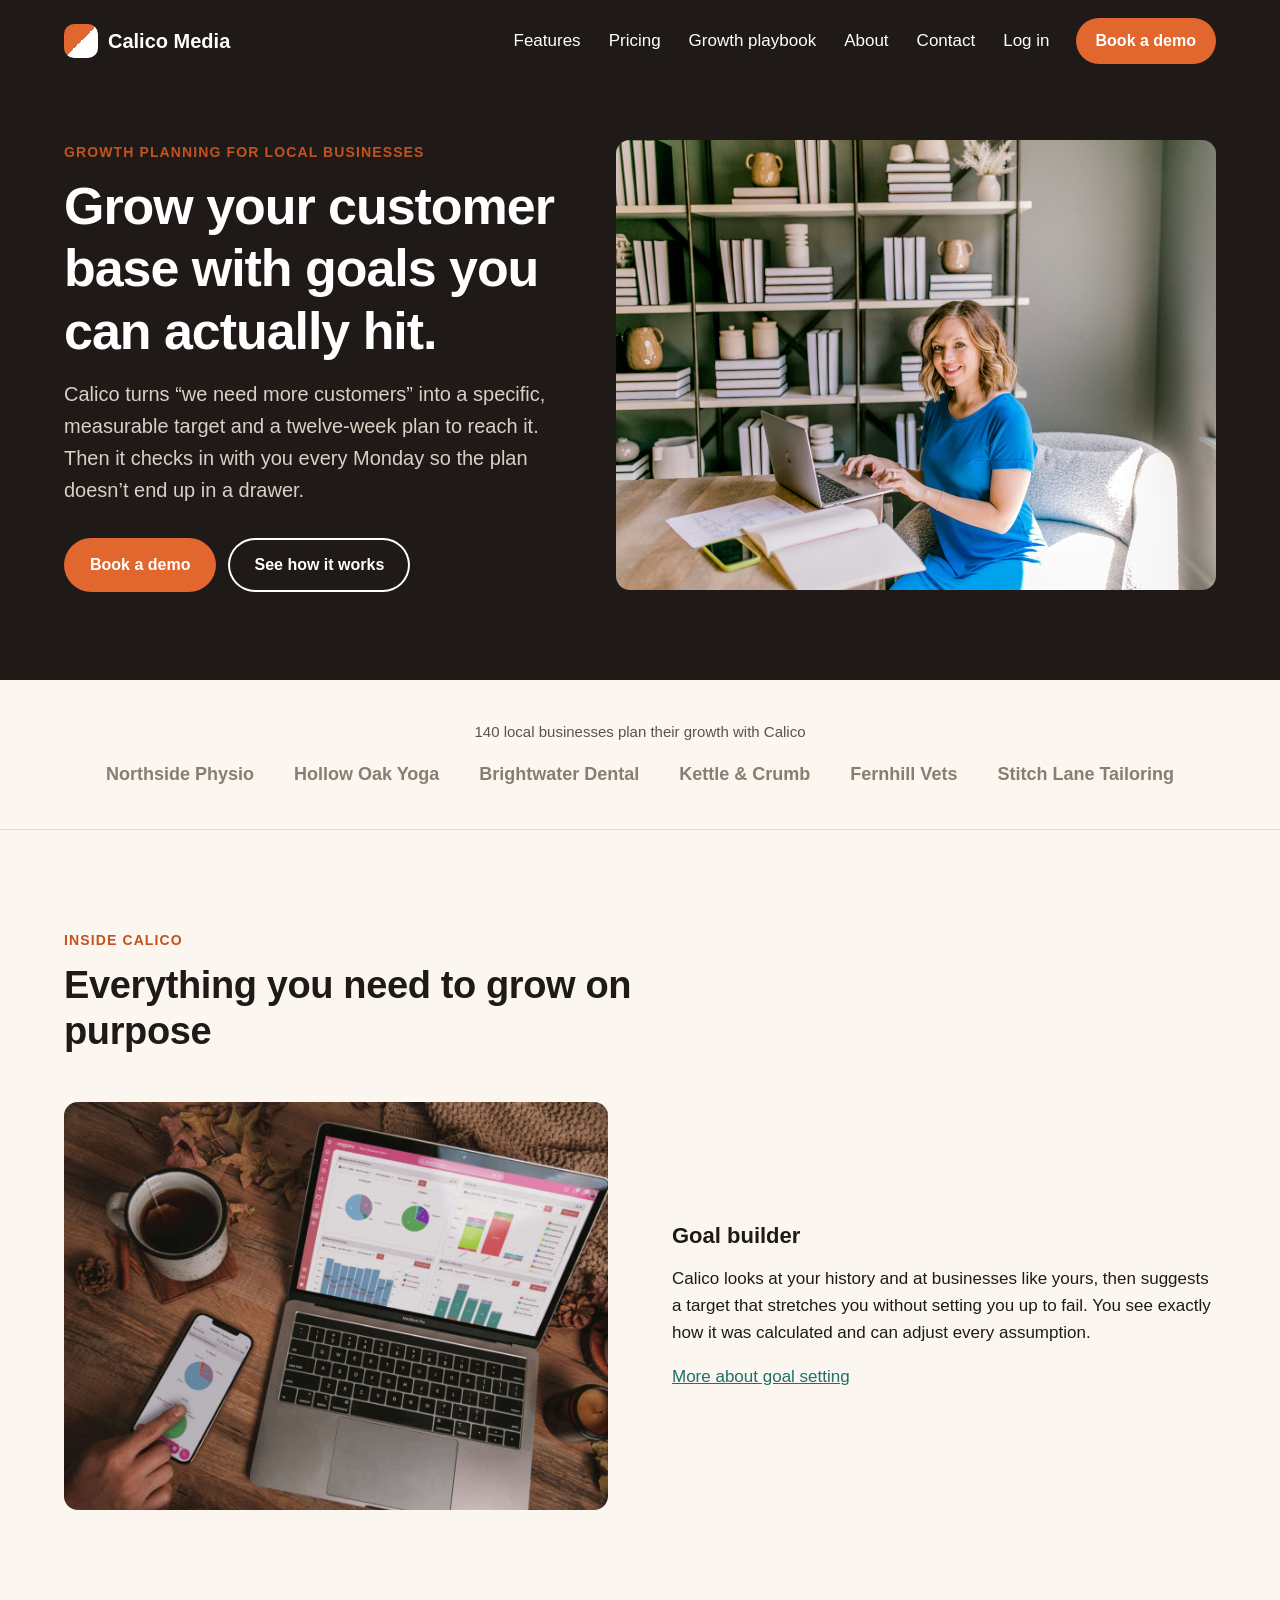
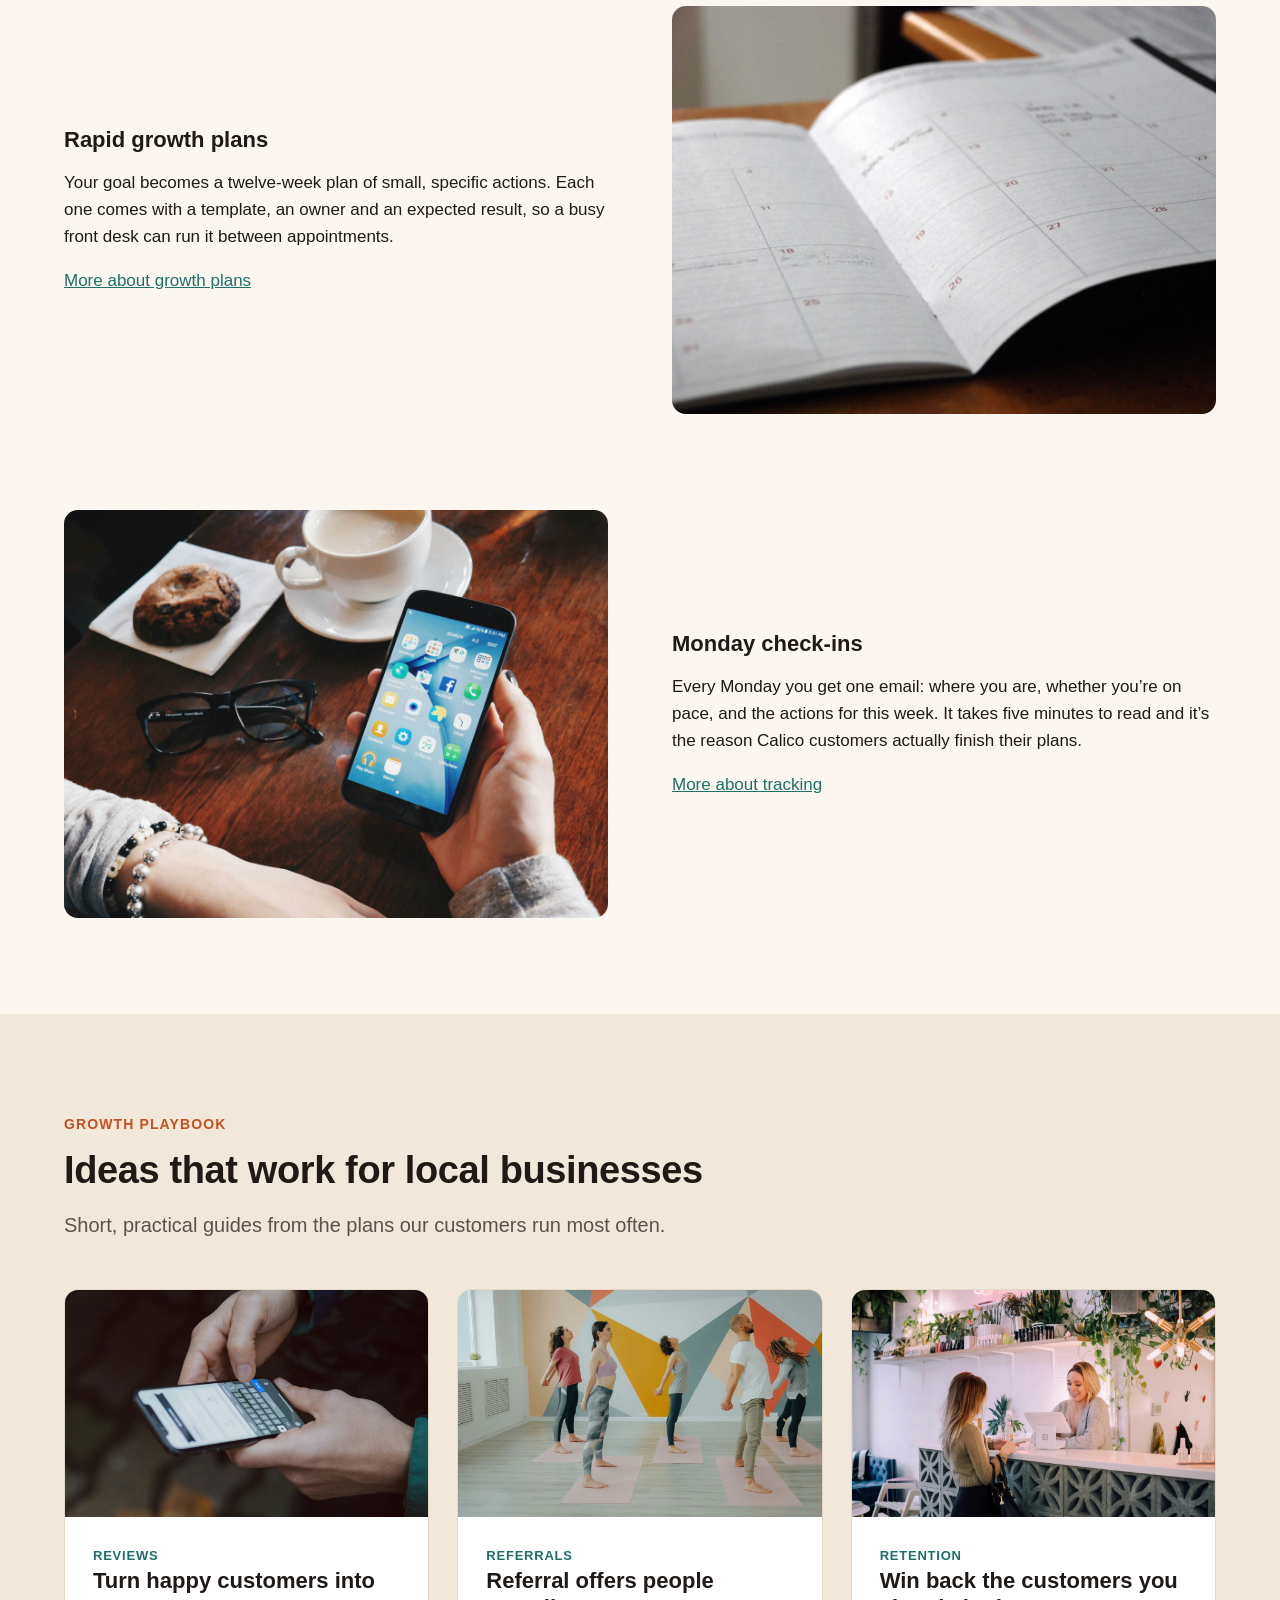
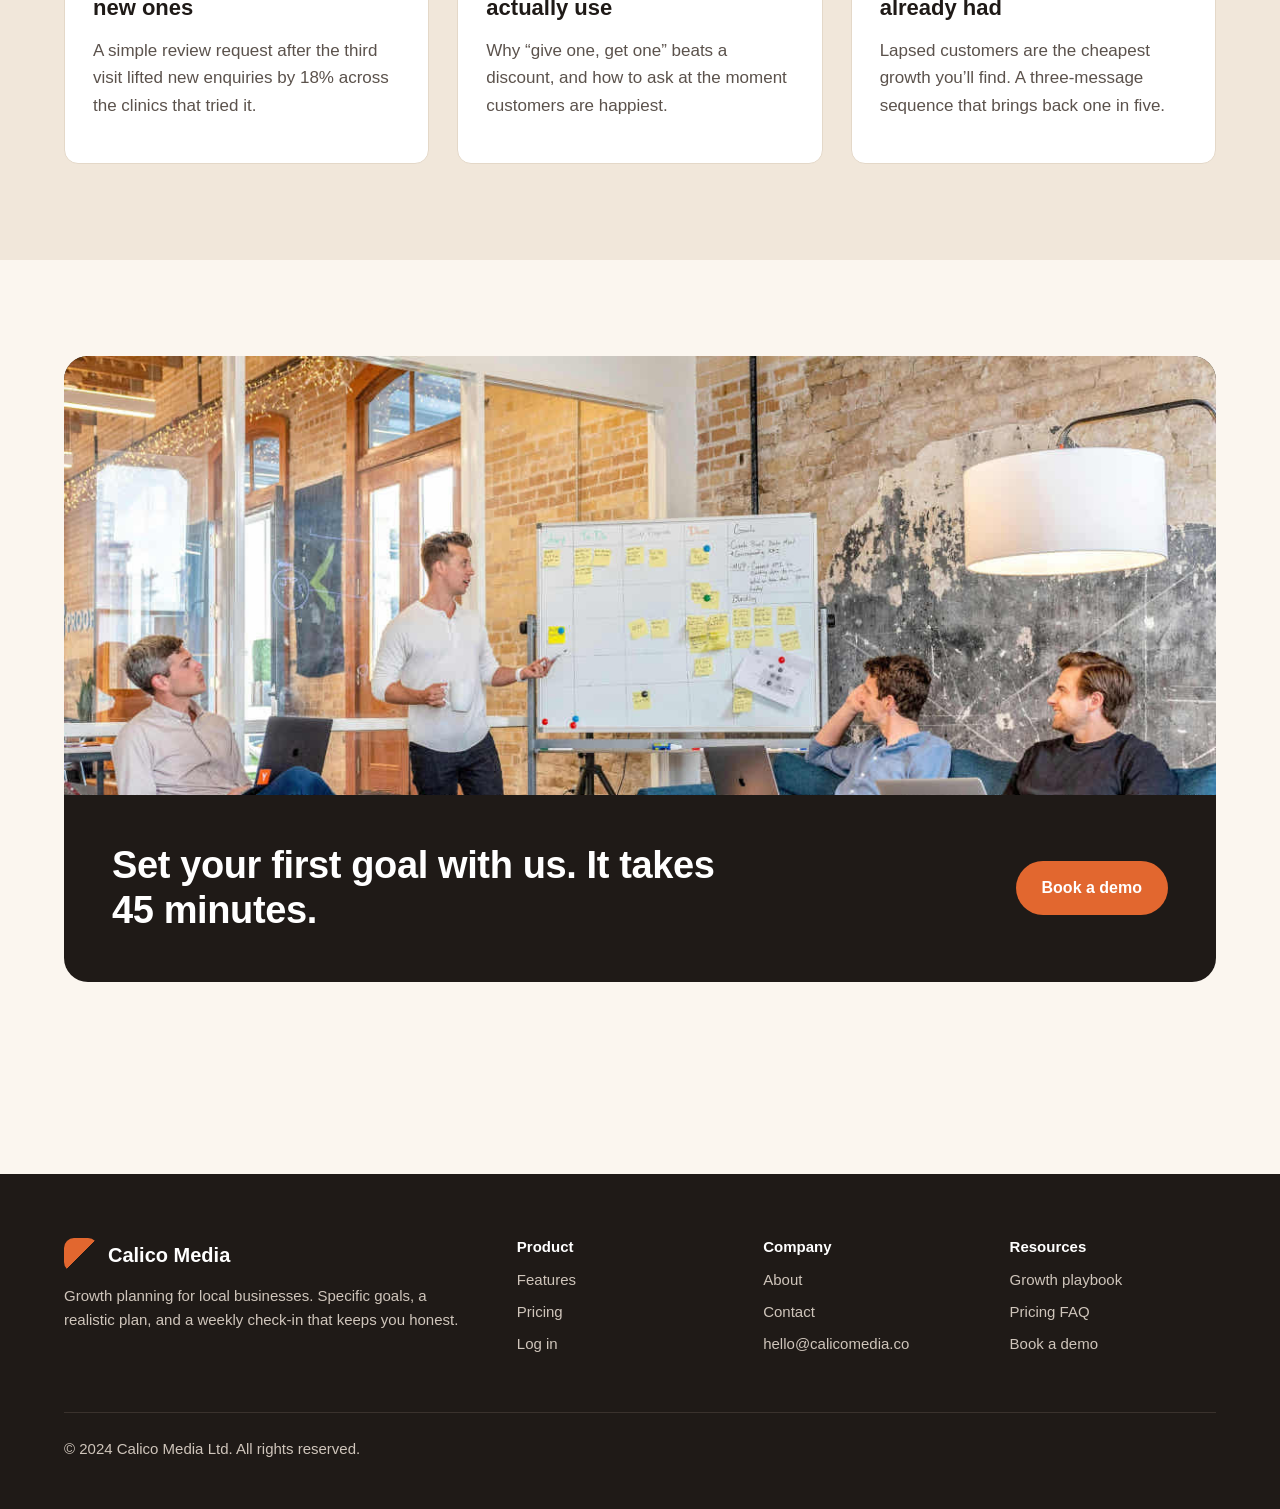
==== public/index.html @ a8646e23 "add image scaling" ====
<!DOCTYPE html>
<html lang="en">
<head>
  <meta charset="utf-8">
  <meta name="viewport" content="width=device-width, initial-scale=1">
  <title>Calico Media | Growth planning for local businesses</title>
  <meta name="description" content="Calico helps local businesses grow their customer base with specific, measurable, realistic goals and a rapid growth plan you can run every week.">
  <link rel="stylesheet" href="css/styles.css">
</head>
<body>
  <header class="site-header site-header--home">
    <div class="container">
      <a class="logo" href="index.html"><span class="logo-mark"></span>Calico Media</a>
      <nav aria-label="Main">
        <ul class="nav-links">
          <li><a href="features.html">Features</a></li>
          <li><a href="pricing.html">Pricing</a></li>
          <li><a href="#playbook">Growth playbook</a></li>
          <li><a href="about.html">About</a></li>
          <li><a href="contact.html">Contact</a></li>
          <li><a href="https://app.calicomedia.co/login">Log in</a></li>
          <li><a class="btn" href="contact.html">Book a demo</a></li>
        </ul>
      </nav>
    </div>
  </header>

  <main>
    <section class="hero">
      <div class="container hero-inner">
        <div class="hero-text">
          <span class="eyebrow">Growth planning for local businesses</span>
          <h1>Grow your customer base with goals you can actually hit.</h1>
          <p class="lead">Calico turns &ldquo;we need more customers&rdquo; into a specific, measurable target and a twelve-week plan to reach it. Then it checks in with you every Monday so the plan doesn&rsquo;t end up in a drawer.</p>
          <div class="hero-actions">
            <a class="btn" href="contact.html">Book a demo</a>
            <a class="btn btn--ghost" href="features.html">See how it works</a>
          </div>
        </div>
        <div class="hero-media">
          <img class="hero-image" 
          src="images/hero-weekly-plan.jpg" 
          srcset="
          images/hero-weekly-plan-480px.jpg 480w,
          images/hero-weekly-plan-786px.jpg 786w,
          images/hero-weekly-plan-1200px.jpg 1200w" 
          sizes="
          (max-width: 480px) 100vw,
          (max-width: 768px) 100vw,
          (max-width: 1200px) 100vw,
         1200px"
          alt="A business owner at her desk with a laptop and an open planner">
        </div>
      </div>
    </section>

    <section class="trust">
      <div class="container">
        <p>140 local businesses plan their growth with Calico</p>
        <ul class="trust-list">
          <li>Northside Physio</li>
          <li>Hollow Oak Yoga</li>
          <li>Brightwater Dental</li>
          <li>Kettle &amp; Crumb</li>
          <li>Fernhill Vets</li>
          <li>Stitch Lane Tailoring</li>
        </ul>
      </div>
    </section>

    <section class="section">
      <div class="container">
        <div class="section-intro">
          <span class="eyebrow">Inside Calico</span>
          <h2>Everything you need to grow on purpose</h2>
        </div>

        <div class="feature-row">
          <div class="feature-media">
            <img src="images/feature-goal-builder.jpg" 
            srcset="
            images/feature-goal-builder-480px.jpg 480w,
            images/feature-goal-builder-786px.jpg 786w,
            images/feature-goal-builder-1200px.jpg 1200w" 
            sizes="
            (max-width: 480px) 100vw,
            (max-width: 768px) 100vw,
            (max-width: 1200px) 100vw,
            1200px"
            alt="Growth charts on a laptop and phone beside a cup of tea"
            loading="lazy">
          </div>
          <div>
            <h3>Goal builder</h3>
            <p>Calico looks at your history and at businesses like yours, then suggests a target that stretches you without setting you up to fail. You see exactly how it was calculated and can adjust every assumption.</p>
            <a href="features.html">More about goal setting</a>
          </div>
        </div>

        <div class="feature-row feature-row--reverse">
          <div class="feature-media">
            <img 
            src="images/feature-growth-plan.jpg" 
            srcset="
            images/feature-growth-plan-480px.jpg 480w,
            images/feature-growth-plan-786px.jpg 786w,
            images/feature-growth-plan-1200px.jpg 1200w" 
            sizes="
            (max-width: 480px) 100vw,
            (max-width: 768px) 100vw,
            (max-width: 1200px) 100vw,
            1200px"
            alt="An open planner showing the weeks ahead"
            loading="lazy">
          </div>
          <div>
            <h3>Rapid growth plans</h3>
            <p>Your goal becomes a twelve-week plan of small, specific actions. Each one comes with a template, an owner and an expected result, so a busy front desk can run it between appointments.</p>
            <a href="features.html">More about growth plans</a>
          </div>
        </div>

        <div class="feature-row">
          <div class="feature-media">
            <img 
            src="images/feature-monday-checkin.jpg"
            srcset="
            images/feature-monday-checkin-480px.jpg 480w,
            images/feature-monday-checkin-786px.jpg 786w,
            images/feature-monday-checkin-1200px.jpg 1200w" 
            sizes="
            (max-width: 480px) 100vw,
            (max-width: 768px) 100vw,
            (max-width: 1200px) 100vw,
            1200px"
            alt="Checking a phone over coffee on a Monday morning"
            loading="lazy">
          </div>
          <div>
            <h3>Monday check-ins</h3>
            <p>Every Monday you get one email: where you are, whether you&rsquo;re on pace, and the actions for this week. It takes five minutes to read and it&rsquo;s the reason Calico customers actually finish their plans.</p>
            <a href="features.html">More about tracking</a>
          </div>
        </div>
      </div>
    </section>

    <section class="section section--sand" id="playbook">
      <div class="container">
        <div class="section-intro">
          <span class="eyebrow">Growth playbook</span>
          <h2>Ideas that work for local businesses</h2>
          <p class="lead">Short, practical guides from the plans our customers run most often.</p>
        </div>
        <div class="playbook-grid">
          <article class="card">
            <img src="images/playbook-reviews.jpg"
              srcset="
              images/playbook-reviews-480px.jpg 480w,
              images/playbook-reviews-786px.jpg 786w,
              images/playbook-reviews-1200px.jpg 1200w" 
              sizes="
              (max-width: 480px) 100vw,
              (max-width: 768px) 100vw,
              (max-width: 1200px) 100vw,
              1200px" 
            alt="A customer typing a review on their phone"
            loading="lazy">
            <div class="card-body">
              <span class="card-tag">Reviews</span>
              <h3>Turn happy customers into new ones</h3>
              <p>A simple review request after the third visit lifted new enquiries by 18% across the clinics that tried it.</p>
            </div>
          </article>
          <article class="card">
            <img src="images/playbook-referrals.jpg"
              srcset="
              images/playbook-referrals-480px.jpg 480w,
              images/playbook-referrals-786px.jpg 786w,
              images/playbook-referrals-1200px.jpg 1200w" 
              sizes="
              (max-width: 480px) 100vw,
              (max-width: 768px) 100vw,
              (max-width: 1200px) 100vw,
              1200px"
              alt="A group class stretching together in a yoga studio"
              loading="lazy">
            <div class="card-body">
              <span class="card-tag">Referrals</span>
              <h3>Referral offers people actually use</h3>
              <p>Why &ldquo;give one, get one&rdquo; beats a discount, and how to ask at the moment customers are happiest.</p>
            </div>
          </article>
          <article class="card">
            <img src="images/playbook-rebooking.jpg"
            srcset="
            images/playbook-rebooking-480px.jpg 480w,
            images/playbook-rebooking-786px.jpg 786w,
            images/playbook-rebooking-1200px.jpg 1200w" 
            sizes="
            (max-width: 480px) 100vw,
            (max-width: 768px) 100vw,
            (max-width: 1200px) 100vw,
            1200px" 
            alt="A customer at the front desk booking her next visit"
            loading="lazy">
            <div class="card-body">
              <span class="card-tag">Retention</span>
              <h3>Win back the customers you already had</h3>
              <p>Lapsed customers are the cheapest growth you&rsquo;ll find. A three-message sequence that brings back one in five.</p>
            </div>
          </article>
        </div>
      </div>
    </section>

    <section class="section">
      <div class="container">
        <div class="cta-band">
          <img src="images/team-workshop.jpg"
          srcset="
            images/team-workshop-480px.jpg 480w,
            images/team-workshop-786px.jpg 786w,
            images/team-workshop-1200px.jpg 1200w" 
            sizes="
            (max-width: 480px) 100vw,
            (max-width: 768px) 100vw,
            (max-width: 1200px) 100vw,
            1200px" 
            alt="The Calico Media team planning around a whiteboard"
            loading="lazy">
          <div class="cta-body">
            <h2>Set your first goal with us. It takes 45 minutes.</h2>
            <a class="btn" href="contact.html">Book a demo</a>
          </div>
        </div>
      </div>
    </section>
  </main>

  <footer class="site-footer">
    <div class="container">
      <div class="footer-grid">
        <div>
          <a class="logo" href="index.html"><span class="logo-mark"></span>Calico Media</a>
          <p>Growth planning for local businesses. Specific goals, a realistic plan, and a weekly check-in that keeps you honest.</p>
        </div>
        <div>
          <h4>Product</h4>
          <ul>
            <li><a href="features.html">Features</a></li>
            <li><a href="pricing.html">Pricing</a></li>
            <li><a href="https://app.calicomedia.co/login">Log in</a></li>
          </ul>
        </div>
        <div>
          <h4>Company</h4>
          <ul>
            <li><a href="about.html">About</a></li>
            <li><a href="contact.html">Contact</a></li>
            <li><a href="mailto:hello@calicomedia.co">hello@calicomedia.co</a></li>
          </ul>
        </div>
        <div>
          <h4>Resources</h4>
          <ul>
            <li><a href="index.html#playbook">Growth playbook</a></li>
            <li><a href="pricing.html#faq">Pricing FAQ</a></li>
            <li><a href="contact.html">Book a demo</a></li>
          </ul>
        </div>
      </div>
      <div class="footer-bottom">
        <p>&copy; 2024 Calico Media Ltd. All rights reserved.</p>
      </div>
    </div>
  </footer>
</body>
</html>
---- public/css/styles.css ----
/* Calico Media marketing site */
@font-face {
  font-family: 'Inter';
  font-weight: 400;  
  src: url('public/Fonts/Inter/Inter_18pt-Regular copy.ttf') format('ttf'),    
}
@font-face {
  font-family: 'Inter';
  font-weight: 700;  
  src: url('public/Fonts/Inter/Inter_24pt-Bold copy.ttf') format('ttf');  
}

@font-face {
  font-family: 'Segoe UI';
  font-weight: 400; 
  src: url('public/Fonts/Segoe UI/Segoe-UI-Variable-Static-Text copy.ttf') format('ttf'),
}
@font-face {
  font-family: 'Segoe UI';
  font-weight: 700; 
  src: url('public/Fonts/Segoe UI/Segoe-UI-Variable-Static-Text-Bold copy.ttf') format('ttf'); 
}


:root {
  --ink: #1f1a17;
  --ink-soft: #5b524c;
  --cream: #fbf6ef;
  --sand: #f1e7da;
  --white: #ffffff;
  --orange: #e2672f;
  --orange-dark: #c4521f;
  --teal: #1f6f6b;
  --line: #e4d8c8;
  --radius: 14px;
}

*,
*::before,
*::after {
  box-sizing: border-box;
}

body {
  margin: 0;
  font-family: 'Inter', -apple-system, BlinkMacSystemFont, 'Segoe UI', sans-serif;
  font-weight: 400;
  font-size: 17px;
  line-height: 1.6;
  color: var(--ink);
  background: var(--cream);
}

h1,
h2,
h3,
h4 {
  font-weight: 700;
  line-height: 1.2;
  margin: 0 0 16px;
}

h1 {
  font-size: 52px;
  letter-spacing: -0.02em;
}

h2 {
  font-size: 38px;
  letter-spacing: -0.01em;
}

h3 {
  font-size: 22px;
}

p {
  margin: 0 0 16px;
}

a {
  color: var(--teal);
}

img {
  max-width: 100%;
}

.container {
  max-width: 1200px;
  margin: 0 auto;
  padding: 0 24px;
}

.section {
  padding: 96px 0;
}

.section--sand {
  background: var(--sand);
}

.eyebrow {
  display: inline-block;
  font-size: 14px;
  font-weight: 700;
  letter-spacing: 0.08em;
  text-transform: uppercase;
  color: var(--orange-dark);
  margin-bottom: 12px;
}

.lead {
  font-size: 20px;
  color: var(--ink-soft);
  max-width: 640px;
}

.section-intro {
  max-width: 680px;
  margin-bottom: 48px;
}

.btn {
  display: inline-block;
  padding: 14px 26px;
  border-radius: 999px;
  background: var(--orange);
  color: var(--white);
  font-weight: 700;
  text-decoration: none;
  border: 0;
  font-size: 16px;
  font-family: inherit;
  cursor: pointer;
}

.btn:hover {
  background: var(--orange-dark);
}

.btn--ghost {
  background: transparent;
  color: inherit;
  box-shadow: inset 0 0 0 2px currentColor;
}

.btn--ghost:hover {
  background: rgba(255, 255, 255, 0.1);
}

/* Header */

.site-header {
  background: var(--white);
  border-bottom: 1px solid var(--line);
}

.site-header .container {
  display: flex;
  flex-wrap: wrap;
  align-items: center;
  justify-content: space-between;
  gap: 12px 32px;
  padding-top: 18px;
  padding-bottom: 18px;
}

.logo {
  display: flex;
  align-items: center;
  gap: 10px;
  flex-shrink: 0;
  font-size: 20px;
  font-weight: 700;
  color: var(--ink);
  text-decoration: none;
}

.logo-mark {
  width: 34px;
  height: 34px;
  border-radius: 10px;
  background: linear-gradient(135deg, var(--orange) 0%, var(--orange) 50%, var(--ink) 50%, var(--ink) 100%);
}

.nav-links {
  display: flex;
  flex-wrap: wrap;
  align-items: center;
  gap: 8px 28px;
  list-style: none;
  margin: 0;
  padding: 0;
}

.nav-links a {
  color: var(--ink);
  text-decoration: none;
}

.nav-links a:hover,
.nav-links a[aria-current='page'] {
  color: var(--orange-dark);
}

.site-header--home {
  background: var(--ink);
  border-bottom: 0;
}

.site-header--home .logo,
.site-header--home .nav-links a {
  color: var(--white);
}

.site-header--home .logo-mark {
  background: linear-gradient(135deg, var(--orange) 0%, var(--orange) 50%, var(--white) 50%, var(--white) 100%);
}

.site-header--home .container {
  flex-wrap: wrap;
}

.site-header--home nav {
  min-width: 0;
}

.site-header--home .nav-links {
  flex-wrap: nowrap;
  gap: 0;
}

.site-header--home .nav-links li {
  min-width: 0;
}

.site-header--home .nav-links a {
  display: block;
  padding: 0 14px;
  white-space: nowrap;
}

.site-header--home .nav-links li:last-child {
  flex-shrink: 0;
}

.site-header--home .nav-links .btn {
  margin-left: 12px;
  padding: 10px 20px;
}

/* Home hero */

.hero {
  background: var(--ink);
  color: var(--white);
  padding: 56px 0 88px;
}

.hero-inner {
  display: flex;
  align-items: center;
  gap: 56px;
}

.hero-text {
  flex: 1;
}

.hero-text .lead {
  color: #d9cfc5;
}

.hero-actions {
  display: flex;
  flex-wrap: wrap;
  gap: 12px;
  margin-top: 32px;
}

.hero-media {
  width: 100%;
  max-width: 600px;
  flex-shrink: 0;
}

.hero-image {
  width: 100%;
  aspect-ratio: 4 / 3;
  object-fit: cover;
  border-radius: var(--radius);
  display: block;
}

/* Trust strip */

.trust {
  padding: 40px 0;
  border-bottom: 1px solid var(--line);
  text-align: center;
}

.trust p {
  color: var(--ink-soft);
  font-size: 15px;
}

.trust-list {
  display: flex;
  flex-wrap: wrap;
  justify-content: center;
  gap: 12px 40px;
  list-style: none;
  margin: 0;
  padding: 0;
  font-weight: 700;
  font-size: 18px;
  color: #8a7d72;
}

/* Steps */

.steps {
  display: grid;
  grid-template-columns: repeat(auto-fit, minmax(240px, 1fr));
  gap: 24px;
}

.step {
  background: var(--white);
  border: 1px solid var(--line);
  border-radius: var(--radius);
  padding: 32px;
}

.step-number {
  display: inline-flex;
  align-items: center;
  justify-content: center;
  width: 40px;
  height: 40px;
  border-radius: 50%;
  background: var(--sand);
  color: var(--orange-dark);
  font-weight: 700;
  margin-bottom: 16px;
}

/* Check list */

.check-list {
  list-style: none;
  margin: 24px 0 0;
  padding: 0;
}

.check-list li {
  position: relative;
  padding-left: 32px;
  margin-bottom: 14px;
}

.check-list li::before {
  content: '';
  position: absolute;
  left: 0;
  top: 6px;
  width: 16px;
  height: 16px;
  border-radius: 50%;
  background: var(--teal);
  box-shadow: inset 0 0 0 4px #cfe6e4;
}

/* FAQ */

.faq {
  max-width: 820px;
}

.faq details {
  border-top: 1px solid var(--line);
  padding: 20px 0;
}

.faq details:last-child {
  border-bottom: 1px solid var(--line);
}

.faq summary {
  font-weight: 700;
  font-size: 19px;
  cursor: pointer;
}

.faq details p {
  margin-top: 12px;
  color: var(--ink-soft);
}

/* Feature rows */

.feature-row {
  display: grid;
  grid-template-columns: 1fr 1fr;
  gap: 64px;
  align-items: center;
  margin-bottom: 96px;
}

.feature-row:last-child {
  margin-bottom: 0;
}

.feature-row--reverse .feature-media {
  order: 2;
}

.feature-media img {
  display: block;
  width: 100%;
  aspect-ratio: 4 / 3;
  object-fit: cover;
  border-radius: var(--radius);
}

/* Playbook */

.playbook-grid {
  display: grid;
  grid-template-columns: repeat(auto-fit, minmax(300px, 1fr));
  gap: 28px;
}

/* Card grid */

.card-grid {
  display: grid;
  grid-template-columns: repeat(3, 1fr);
  gap: 28px;
}

.card {
  background: var(--white);
  border: 1px solid var(--line);
  border-radius: var(--radius);
  overflow: hidden;
}

.card img {
  display: block;
  width: 100%;
  aspect-ratio: 16 / 10;
  object-fit: cover;
}

.card-body {
  padding: 24px 28px 28px;
}

.card-body p {
  color: var(--ink-soft);
}

.card-tag {
  font-size: 13px;
  font-weight: 700;
  text-transform: uppercase;
  letter-spacing: 0.06em;
  color: var(--teal);
}

.icon-dot {
  width: 44px;
  height: 44px;
  border-radius: 12px;
  background: var(--sand);
  margin-bottom: 18px;
  position: relative;
}

.icon-dot::after {
  content: '';
  position: absolute;
  inset: 13px;
  border-radius: 50%;
  background: var(--orange);
}

/* CTA band */

.cta-band {
  background: var(--ink);
  color: var(--white);
  border-radius: 24px;
  overflow: hidden;
}

.cta-band img {
  display: block;
  width: 100%;
  aspect-ratio: 21 / 8;
  object-fit: cover;
}

.cta-body {
  padding: 48px;
  display: flex;
  flex-wrap: wrap;
  align-items: center;
  justify-content: space-between;
  gap: 24px;
}

.cta-body h2 {
  margin: 0;
  max-width: 620px;
}

/* Page header (inner pages) */

.page-header {
  padding: 80px 0 56px;
  border-bottom: 1px solid var(--line);
}

/* Pricing */

.pricing-grid {
  display: grid;
  grid-template-columns: repeat(auto-fit, minmax(260px, 1fr));
  gap: 24px;
  align-items: stretch;
}

.pricing-card {
  background: var(--white);
  border: 1px solid var(--line);
  border-radius: var(--radius);
  padding: 36px 32px;
  display: flex;
  flex-direction: column;
}

.pricing-card--featured {
  border: 2px solid var(--orange);
  box-shadow: 0 24px 48px rgba(226, 103, 47, 0.14);
}

.plan-badge {
  align-self: flex-start;
  font-size: 13px;
  font-weight: 700;
  background: var(--orange);
  color: var(--white);
  border-radius: 999px;
  padding: 4px 12px;
  margin-bottom: 16px;
}

.price {
  font-size: 48px;
  font-weight: 700;
  margin: 8px 0 4px;
}

.price small {
  font-size: 17px;
  font-weight: 400;
  color: var(--ink-soft);
}

.pricing-card .check-list {
  flex: 1;
  margin-bottom: 28px;
}

.pricing-card .btn {
  text-align: center;
}

.pricing-note {
  margin-top: 32px;
  color: var(--ink-soft);
  font-size: 15px;
}

/* About */

.stats {
  display: grid;
  grid-template-columns: repeat(auto-fit, minmax(160px, 1fr));
  gap: 16px;
}

.stat {
  background: var(--white);
  border: 1px solid var(--line);
  border-radius: var(--radius);
  padding: 28px 20px;
}

.stat-number {
  display: block;
  font-size: 48px;
  font-weight: 700;
  color: var(--orange-dark);
}

.stat-label {
  display: block;
  font-size: 15px;
  color: var(--ink-soft);
}

.prose {
  max-width: 720px;
}

.team-grid {
  display: grid;
  grid-template-columns: repeat(auto-fit, minmax(220px, 1fr));
  gap: 24px;
}

.person {
  background: var(--white);
  border: 1px solid var(--line);
  border-radius: var(--radius);
  padding: 28px;
}

.avatar {
  width: 56px;
  height: 56px;
  border-radius: 50%;
  background: var(--sand);
  color: var(--orange-dark);
  display: flex;
  align-items: center;
  justify-content: center;
  font-weight: 700;
  margin-bottom: 16px;
}

.person p {
  color: var(--ink-soft);
  font-size: 15px;
  margin: 0;
}

/* Contact */

.contact-layout {
  display: grid;
  grid-template-columns: 3fr 2fr;
  gap: 64px;
}

.contact-form label {
  display: block;
  font-weight: 700;
  margin-bottom: 6px;
}

.contact-form input,
.contact-form textarea {
  display: block;
  width: 100%;
  font: inherit;
  padding: 12px 14px;
  border: 1px solid var(--line);
  border-radius: 10px;
  background: var(--white);
  margin-bottom: 20px;
}

.contact-form textarea {
  min-height: 160px;
  resize: vertical;
}

.form-status {
  margin-top: 16px;
  font-weight: 700;
}

.form-status--success {
  color: var(--teal);
}

.form-status--error {
  color: #b3261e;
}

.contact-aside {
  background: var(--white);
  border: 1px solid var(--line);
  border-radius: var(--radius);
  padding: 32px;
  align-self: start;
}

.contact-aside h3 {
  font-size: 18px;
  margin-top: 24px;
  margin-bottom: 6px;
}

.contact-aside h3:first-child {
  margin-top: 0;
}

.contact-aside p {
  color: var(--ink-soft);
  margin: 0;
}

/* Footer */

.site-footer {
  background: var(--ink);
  color: #cfc5bb;
  padding: 64px 0 32px;
  margin-top: 96px;
  font-size: 15px;
}

.footer-grid {
  display: grid;
  grid-template-columns: 2fr 1fr 1fr 1fr;
  gap: 40px;
}

.site-footer h4 {
  color: var(--white);
  font-size: 15px;
  margin-bottom: 12px;
}

.site-footer ul {
  list-style: none;
  margin: 0;
  padding: 0;
}

.site-footer li {
  margin-bottom: 8px;
}

.site-footer a {
  color: #cfc5bb;
  text-decoration: none;
}

.site-footer a:hover {
  color: var(--white);
}

.site-footer .logo {
  color: var(--white);
  margin-bottom: 12px;
}

.footer-bottom {
  border-top: 1px solid #3a322d;
  margin-top: 48px;
  padding-top: 24px;
}


/* responsiveness */


@media (max-width: 1032px) {
  .hero-inner {
    flex-direction: column-reverse;
  }

  .site-header--home .nav-links  {
    flex-wrap: wrap;
  }
  .nav-links {
    font-size: 20px;
  }
}

@media (max-width: 864px) {
  .site-header--home .nav-links .btn {
    margin-top: 8px;
  }
}

@media (max-width: 768px) {
  h1 {
    font-size: 40px;
  }

  h2 {
    font-size: 30px;
  }

  .section {
    padding: 64px 0;
  }

  .feature-row {
    grid-template-columns: 1fr;
    gap: 32px;
    margin-bottom: 64px;
  }

  .feature-row--reverse .feature-media {
    order: 0;
  }

  /* .playbook-grid {
    display: grid;
    grid-template-columns: repeat(auto-fit, minmax(300px, 1fr));
    gap: 28px;
  } */

  .contact-layout {
    grid-template-columns: 1fr;
    gap: 40px;
  }

  .footer-grid {
    grid-template-columns: 1fr 1fr;
  }
}

@media (max-width: 480px) {
  h1 {
    font-size: 34px;
  } 

  .btn {
    font-size: 12px;
    padding: 4px 8px;

  }

  .site-header--home 
  .nav-links 
  .btn {
    margin-left: 0;
    padding: 2px 8px;
  }

  .hero-actions {
    display: flex;
    justify-content: center;
  }

  .cta-body {
    padding: 32px 24px;
  }

  .footer-grid {
    grid-template-columns: 1fr;
    text-align: center;
  }

  /* .playbook-grid {
    display: flex;
    flex-direction: column;
  } */

  .trust-list {
    justify-content: space-around;
  }
}

@media (max-width: 330px) {
  .playbook-grid {
    grid-template-columns: none;
    gap: 28px;
}
}
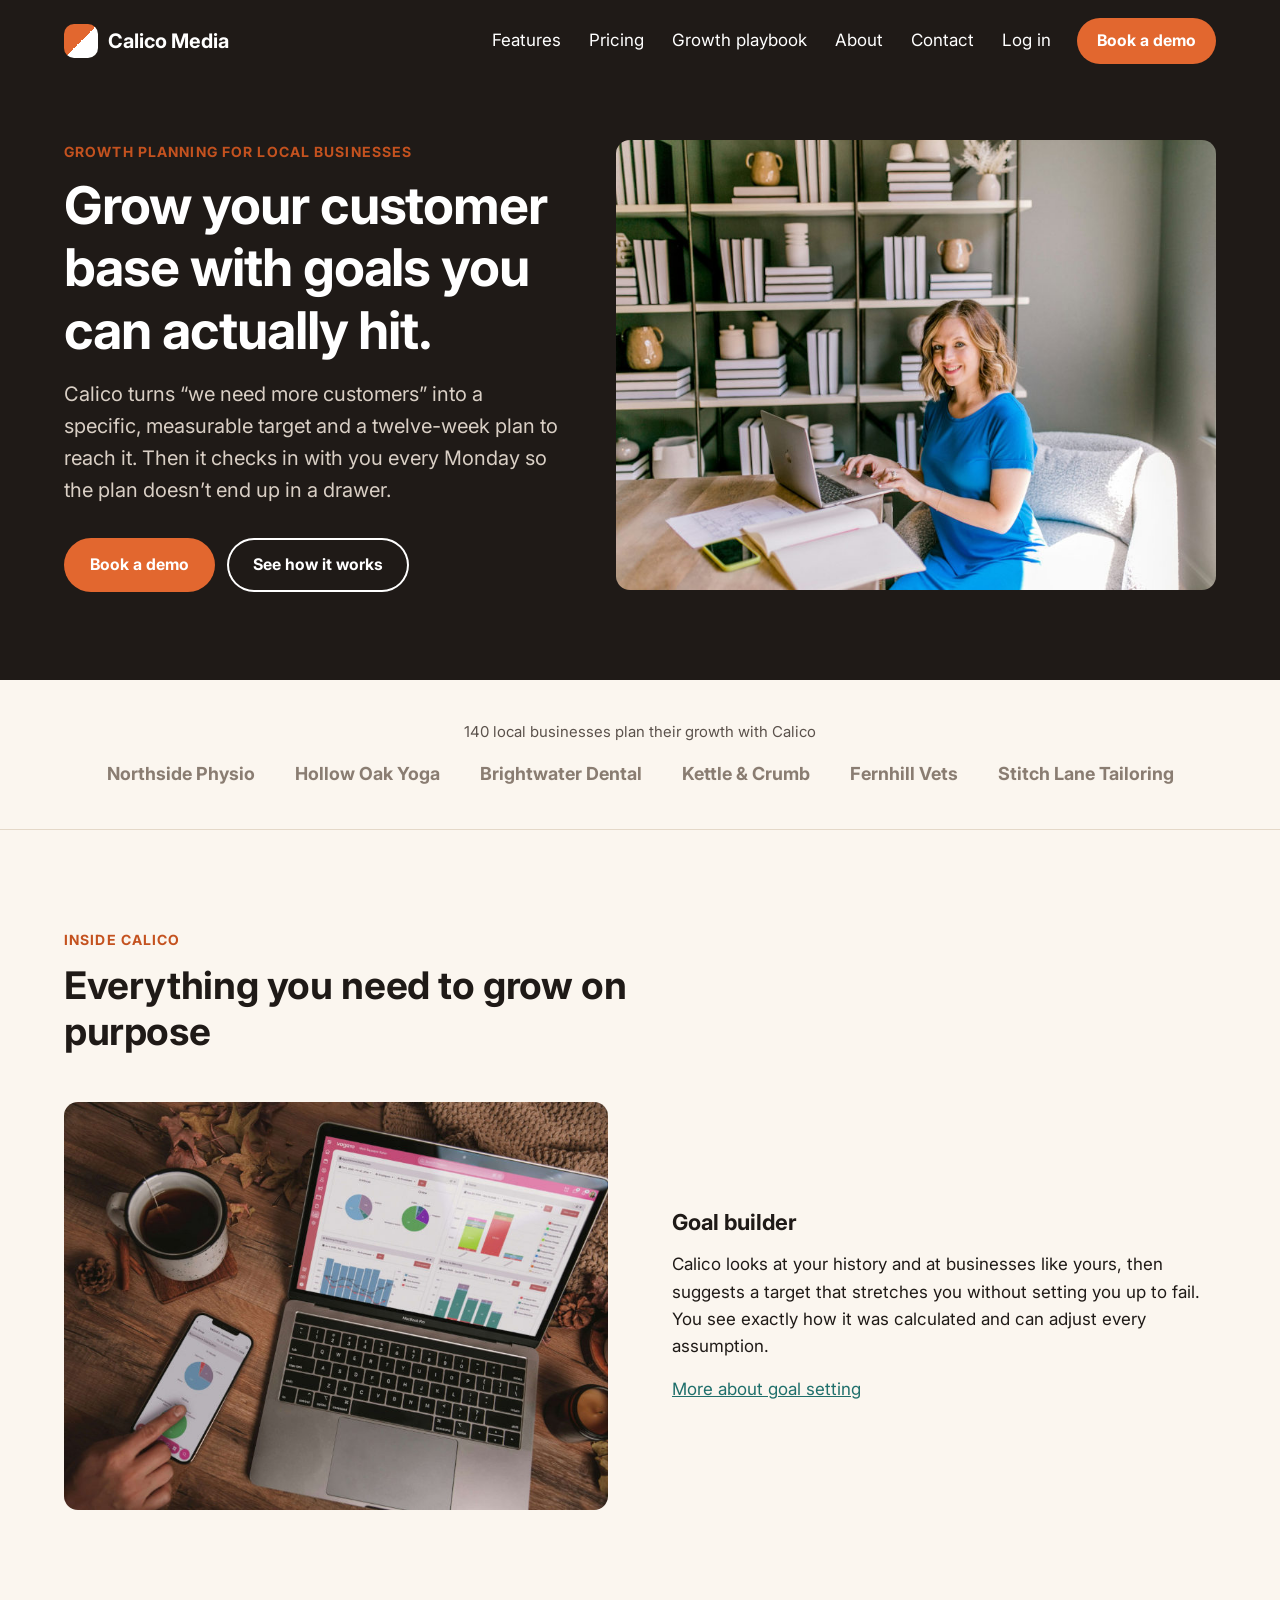
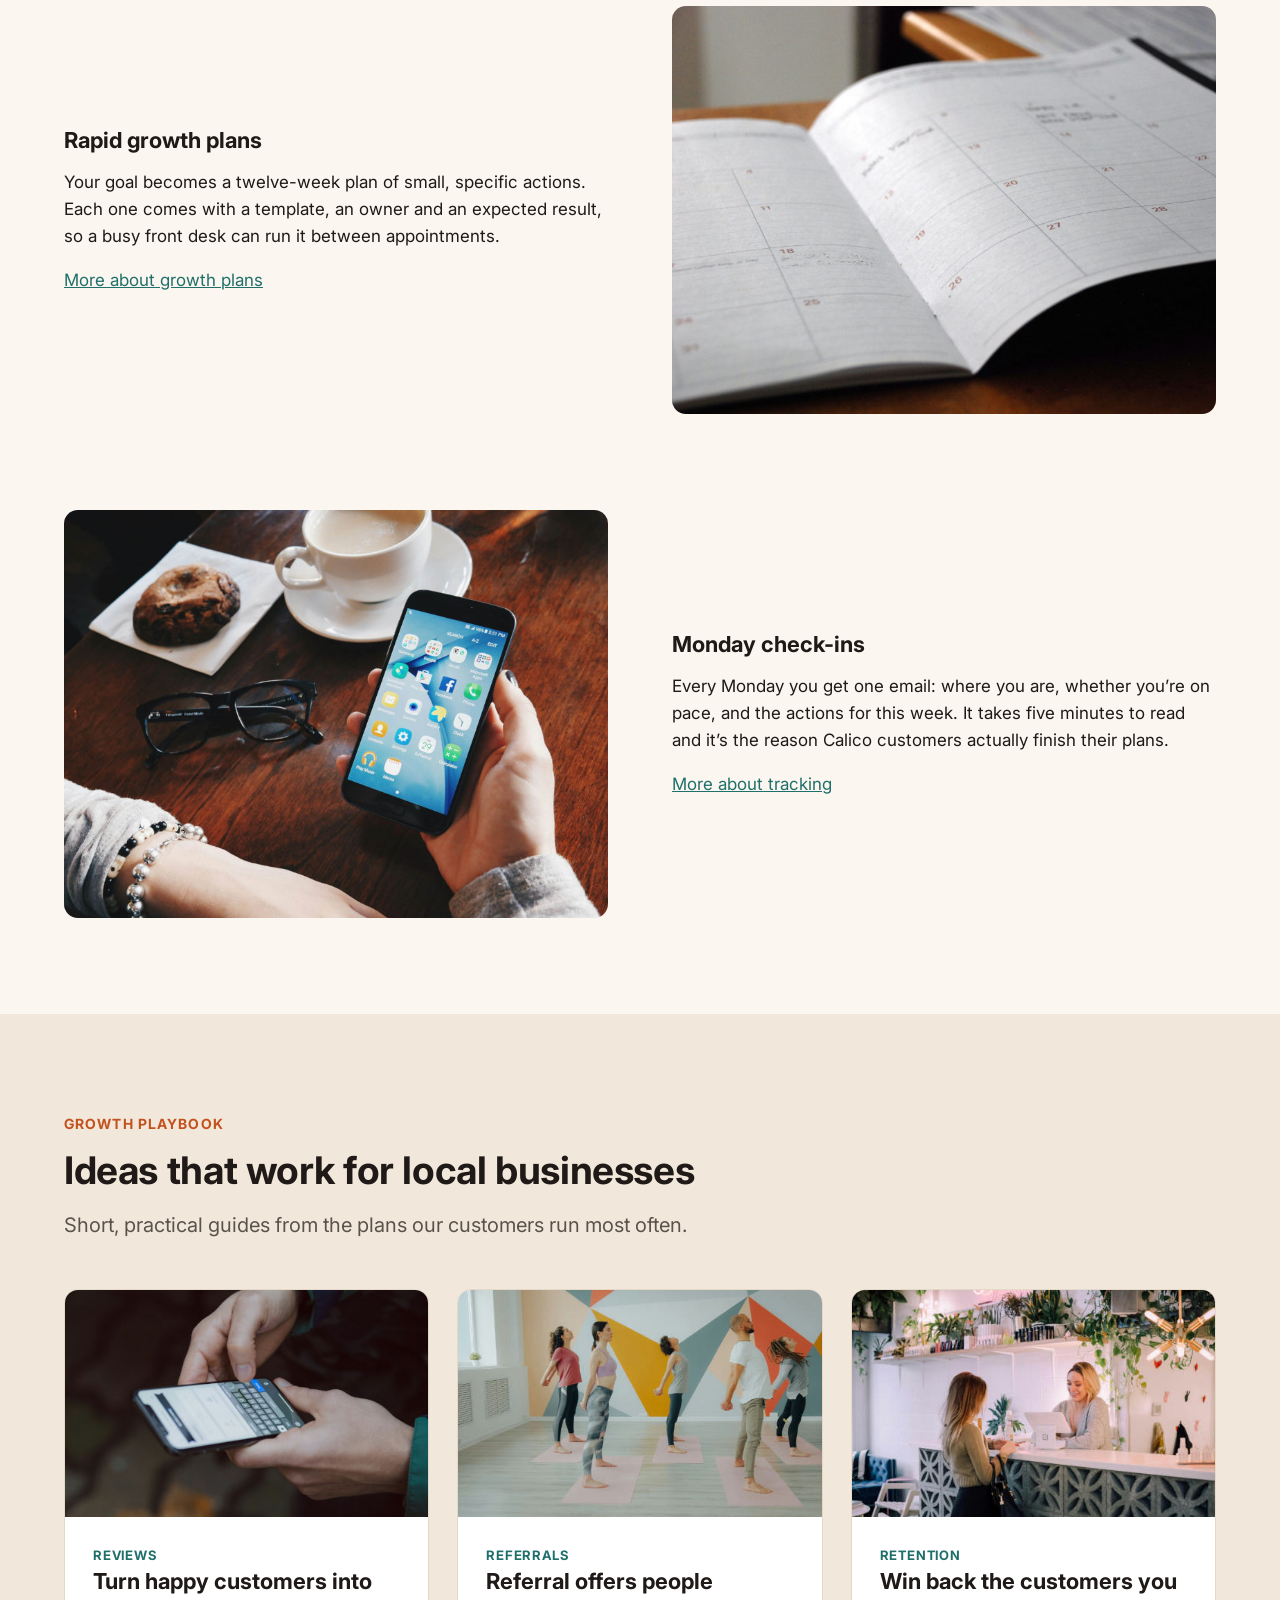
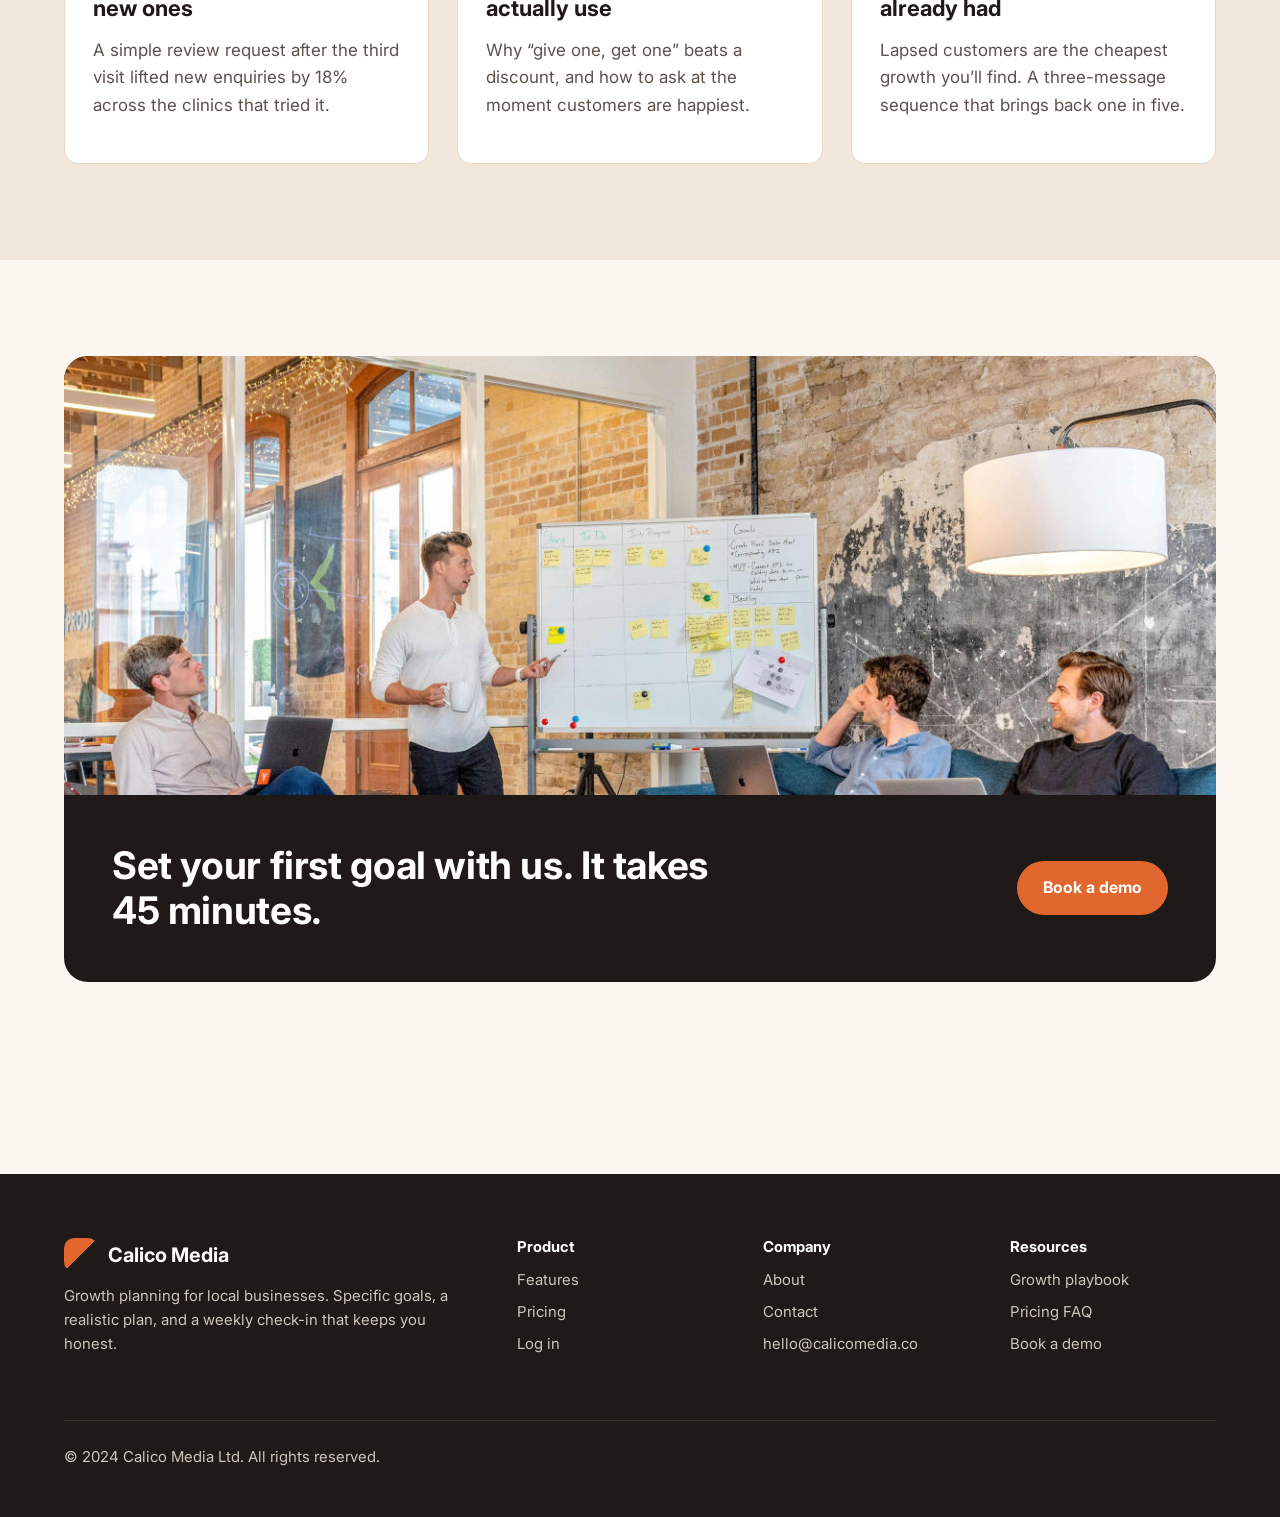
==== commit 4856e7f8: "calico feedback edits" ====
--- a/public/index.html
+++ b/public/index.html
@@ -1,279 +1,346 @@
-<!DOCTYPE html>
+<!doctype html>
 <html lang="en">
-<head>
-  <meta charset="utf-8">
-  <meta name="viewport" content="width=device-width, initial-scale=1">
-  <title>Calico Media | Growth planning for local businesses</title>
-  <meta name="description" content="Calico helps local businesses grow their customer base with specific, measurable, realistic goals and a rapid growth plan you can run every week.">
-  <link rel="stylesheet" href="css/styles.css">
-</head>
-<body>
-  <header class="site-header site-header--home">
-    <div class="container">
-      <a class="logo" href="index.html"><span class="logo-mark"></span>Calico Media</a>
-      <nav aria-label="Main">
-        <ul class="nav-links">
-          <li><a href="features.html">Features</a></li>
-          <li><a href="pricing.html">Pricing</a></li>
-          <li><a href="#playbook">Growth playbook</a></li>
-          <li><a href="about.html">About</a></li>
-          <li><a href="contact.html">Contact</a></li>
-          <li><a href="https://app.calicomedia.co/login">Log in</a></li>
-          <li><a class="btn" href="contact.html">Book a demo</a></li>
-        </ul>
-      </nav>
-    </div>
-  </header>
-
-  <main>
-    <section class="hero">
-      <div class="container hero-inner">
-        <div class="hero-text">
-          <span class="eyebrow">Growth planning for local businesses</span>
-          <h1>Grow your customer base with goals you can actually hit.</h1>
-          <p class="lead">Calico turns &ldquo;we need more customers&rdquo; into a specific, measurable target and a twelve-week plan to reach it. Then it checks in with you every Monday so the plan doesn&rsquo;t end up in a drawer.</p>
-          <div class="hero-actions">
-            <a class="btn" href="contact.html">Book a demo</a>
-            <a class="btn btn--ghost" href="features.html">See how it works</a>
-          </div>
-        </div>
-        <div class="hero-media">
-          <img class="hero-image" 
-          src="images/hero-weekly-plan.jpg" 
-          srcset="
-          images/hero-weekly-plan-480px.jpg 480w,
-          images/hero-weekly-plan-786px.jpg 786w,
-          images/hero-weekly-plan-1200px.jpg 1200w" 
-          sizes="
-          (max-width: 480px) 100vw,
-          (max-width: 768px) 100vw,
-          (max-width: 1200px) 100vw,
-         1200px"
-          alt="A business owner at her desk with a laptop and an open planner">
-        </div>
+  <head>
+    <meta charset="utf-8" />
+    <meta name="viewport" content="width=device-width, initial-scale=1" />
+    <title>Calico Media | Growth planning for local businesses</title>
+    <meta
+      name="description"
+      content="Calico helps local businesses grow their customer base with specific, measurable, realistic goals and a rapid growth plan you can run every week."
+    />
+    <link rel="stylesheet" href="css/styles.css" />
+  </head>
+  <body>
+    <header class="site-header site-header--home">
+      <div class="container">
+        <a class="logo" href="index.html"
+          ><span class="logo-mark"></span>Calico Media</a
+        >
+        <nav aria-label="Main">
+          <ul class="nav-links">
+            <li><a href="features.html">Features</a></li>
+            <li><a href="pricing.html">Pricing</a></li>
+            <li><a href="#playbook">Growth playbook</a></li>
+            <li><a href="about.html">About</a></li>
+            <li><a href="contact.html">Contact</a></li>
+            <li><a href="https://app.calicomedia.co/login">Log in</a></li>
+            <li><a class="btn" href="contact.html">Book a demo</a></li>
+          </ul>
+        </nav>
       </div>
-    </section>
-
-    <section class="trust">
-      <div class="container">
-        <p>140 local businesses plan their growth with Calico</p>
-        <ul class="trust-list">
-          <li>Northside Physio</li>
-          <li>Hollow Oak Yoga</li>
-          <li>Brightwater Dental</li>
-          <li>Kettle &amp; Crumb</li>
-          <li>Fernhill Vets</li>
-          <li>Stitch Lane Tailoring</li>
-        </ul>
-      </div>
-    </section>
-
-    <section class="section">
-      <div class="container">
-        <div class="section-intro">
-          <span class="eyebrow">Inside Calico</span>
-          <h2>Everything you need to grow on purpose</h2>
-        </div>
-
-        <div class="feature-row">
-          <div class="feature-media">
-            <img src="images/feature-goal-builder.jpg" 
-            srcset="
-            images/feature-goal-builder-480px.jpg 480w,
-            images/feature-goal-builder-786px.jpg 786w,
-            images/feature-goal-builder-1200px.jpg 1200w" 
-            sizes="
+    </header>
+
+    <main>
+      <section class="hero">
+        <div class="container hero-inner">
+          <div class="hero-text">
+            <span class="eyebrow">Growth planning for local businesses</span>
+            <h1>Grow your customer base with goals you can actually hit.</h1>
+            <p class="lead">
+              Calico turns &ldquo;we need more customers&rdquo; into a specific,
+              measurable target and a twelve-week plan to reach it. Then it
+              checks in with you every Monday so the plan doesn&rsquo;t end up
+              in a drawer.
+            </p>
+            <div class="hero-actions">
+              <a class="btn" href="contact.html">Book a demo</a>
+              <a class="btn btn--ghost" href="features.html"
+                >See how it works</a
+              >
+            </div>
+          </div>
+          <div class="hero-media">
+            <img
+              class="hero-image"
+              src="images/hero-weekly-plan-786px.jpg"
+              srcset="
+                images/hero-weekly-plan-480px.jpg   480w,
+                images/hero-weekly-plan-786px.jpg   786w,
+                images/hero-weekly-plan-1200px.jpg 1200w
+              "
+              sizes="
+          (max-width: 480px)100vw,
+          (max-width: 768px)100vw,
+          (max-width: 1200px)50vw,
+         600px"
+              alt="A business owner at her desk with a laptop and an open planner"
+            />
+          </div>
+        </div>
+      </section>
+
+      <section class="trust">
+        <div class="container">
+          <p>140 local businesses plan their growth with Calico</p>
+          <ul class="trust-list">
+            <li>Northside Physio</li>
+            <li>Hollow Oak Yoga</li>
+            <li>Brightwater Dental</li>
+            <li>Kettle &amp; Crumb</li>
+            <li>Fernhill Vets</li>
+            <li>Stitch Lane Tailoring</li>
+          </ul>
+        </div>
+      </section>
+
+      <section class="section">
+        <div class="container">
+          <div class="section-intro">
+            <span class="eyebrow">Inside Calico</span>
+            <h2>Everything you need to grow on purpose</h2>
+          </div>
+
+          <div class="feature-row">
+            <div class="feature-media">
+              <img
+                src="images/feature-goal-builder-786px.jpg"
+                srcset="
+                  images/feature-goal-builder-480px.jpg   480w,
+                  images/feature-goal-builder-786px.jpg   786w,
+                  images/feature-goal-builder-1200px.jpg 1200w
+                "
+                sizes="
+            (max-width: 480px) 100vw,
+            (max-width: 768px) 50vw,
+            (max-width: 1200px) 50vw,
+            550px"
+                alt="Growth charts on a laptop and phone beside a cup of tea"
+                loading="lazy"
+              />
+            </div>
+            <div>
+              <h3>Goal builder</h3>
+              <p>
+                Calico looks at your history and at businesses like yours, then
+                suggests a target that stretches you without setting you up to
+                fail. You see exactly how it was calculated and can adjust every
+                assumption.
+              </p>
+              <a href="features.html">More about goal setting</a>
+            </div>
+          </div>
+
+          <div class="feature-row feature-row--reverse">
+            <div class="feature-media">
+              <img
+                src="images/feature-growth-plan-786px.jpg"
+                srcset="
+                  images/feature-growth-plan-480px.jpg   480w,
+                  images/feature-growth-plan-786px.jpg   786w,
+                  images/feature-growth-plan-1200px.jpg 1200w
+                "
+                sizes="
+            (max-width: 480px) 100vw,
+            (max-width: 768px) 50vw,
+            (max-width: 1200px) 50vw,
+            550px"
+                alt="An open planner showing the weeks ahead"
+                loading="lazy"
+              />
+            </div>
+            <div>
+              <h3>Rapid growth plans</h3>
+              <p>
+                Your goal becomes a twelve-week plan of small, specific actions.
+                Each one comes with a template, an owner and an expected result,
+                so a busy front desk can run it between appointments.
+              </p>
+              <a href="features.html">More about growth plans</a>
+            </div>
+          </div>
+
+          <div class="feature-row">
+            <div class="feature-media">
+              <img
+                src="images/feature-monday-checkin-786px.jpg"
+                srcset="
+                  images/feature-monday-checkin-480px.jpg   480w,
+                  images/feature-monday-checkin-786px.jpg   786w,
+                  images/feature-monday-checkin-1200px.jpg 1200w
+                "
+                sizes="
+            (max-width: 480px) 100vw,
+            (max-width: 768px) 50vw,
+            (max-width: 1200px) 50vw,
+            550px"
+                alt="Checking a phone over coffee on a Monday morning"
+                loading="lazy"
+              />
+            </div>
+            <div>
+              <h3>Monday check-ins</h3>
+              <p>
+                Every Monday you get one email: where you are, whether
+                you&rsquo;re on pace, and the actions for this week. It takes
+                five minutes to read and it&rsquo;s the reason Calico customers
+                actually finish their plans.
+              </p>
+              <a href="features.html">More about tracking</a>
+            </div>
+          </div>
+        </div>
+      </section>
+
+      <section class="section section--sand" id="playbook">
+        <div class="container">
+          <div class="section-intro">
+            <span class="eyebrow">Growth playbook</span>
+            <h2>Ideas that work for local businesses</h2>
+            <p class="lead">
+              Short, practical guides from the plans our customers run most
+              often.
+            </p>
+          </div>
+          <div class="playbook-grid">
+            <article class="card">
+              <img
+                src="images/playbook-reviews-786px.jpg"
+                srcset="
+                  images/playbook-reviews-480px.jpg   480w,
+                  images/playbook-reviews-786px.jpg   786w,
+                  images/playbook-reviews-1200px.jpg 1200w
+                "
+                sizes="
+              (max-width: 480px) 100vw,
+              (max-width: 768px) 50vw,
+              (max-width: 1200px) 33vw,
+              400px"
+                alt="A customer typing a review on their phone"
+                loading="lazy"
+              />
+              <div class="card-body">
+                <span class="card-tag">Reviews</span>
+                <h3>Turn happy customers into new ones</h3>
+                <p>
+                  A simple review request after the third visit lifted new
+                  enquiries by 18% across the clinics that tried it.
+                </p>
+              </div>
+            </article>
+            <article class="card">
+              <img
+                src="images/playbook-referrals-786px.jpg"
+                srcset="
+                  images/playbook-referrals-480px.jpg   480w,
+                  images/playbook-referrals-786px.jpg   786w,
+                  images/playbook-referrals-1200px.jpg 1200w
+                "
+                sizes="
+              (max-width: 480px) 100vw,
+              (max-width: 768px)50vw,
+              (max-width: 1200px) 33vw,
+              400px"
+                alt="A group class stretching together in a yoga studio"
+                loading="lazy"
+              />
+              <div class="card-body">
+                <span class="card-tag">Referrals</span>
+                <h3>Referral offers people actually use</h3>
+                <p>
+                  Why &ldquo;give one, get one&rdquo; beats a discount, and how
+                  to ask at the moment customers are happiest.
+                </p>
+              </div>
+            </article>
+            <article class="card">
+              <img
+                src="images/playbook-rebooking-786px.jpg"
+                srcset="
+                  images/playbook-rebooking-480px.jpg   480w,
+                  images/playbook-rebooking-786px.jpg   786w,
+                  images/playbook-rebooking-1200px.jpg 1200w
+                "
+                sizes="
+            (max-width: 480px) 100vw,
+            (max-width: 768px) 50vw,
+            (max-width: 1200px) 33vw,
+            400px"
+                alt="A customer at the front desk booking her next visit"
+                loading="lazy"
+              />
+              <div class="card-body">
+                <span class="card-tag">Retention</span>
+                <h3>Win back the customers you already had</h3>
+                <p>
+                  Lapsed customers are the cheapest growth you&rsquo;ll find. A
+                  three-message sequence that brings back one in five.
+                </p>
+              </div>
+            </article>
+          </div>
+        </div>
+      </section>
+
+      <section class="section">
+        <div class="container">
+          <div class="cta-band">
+            <img
+              src="images/team-workshop-786px.jpg"
+              srcset="
+                images/team-workshop-480px.jpg   480w,
+                images/team-workshop-786px.jpg   786w,
+                images/team-workshop-1200px.jpg 1200w
+              "
+              sizes="
             (max-width: 480px) 100vw,
             (max-width: 768px) 100vw,
             (max-width: 1200px) 100vw,
             1200px"
-            alt="Growth charts on a laptop and phone beside a cup of tea"
-            loading="lazy">
-          </div>
+              alt="The Calico Media team planning around a whiteboard"
+              loading="lazy"
+            />
+            <div class="cta-body">
+              <h2>Set your first goal with us. It takes 45 minutes.</h2>
+              <a class="btn" href="contact.html">Book a demo</a>
+            </div>
+          </div>
+        </div>
+      </section>
+    </main>
+
+    <footer class="site-footer">
+      <div class="container">
+        <div class="footer-grid">
           <div>
-            <h3>Goal builder</h3>
-            <p>Calico looks at your history and at businesses like yours, then suggests a target that stretches you without setting you up to fail. You see exactly how it was calculated and can adjust every assumption.</p>
-            <a href="features.html">More about goal setting</a>
-          </div>
-        </div>
-
-        <div class="feature-row feature-row--reverse">
-          <div class="feature-media">
-            <img 
-            src="images/feature-growth-plan.jpg" 
-            srcset="
-            images/feature-growth-plan-480px.jpg 480w,
-            images/feature-growth-plan-786px.jpg 786w,
-            images/feature-growth-plan-1200px.jpg 1200w" 
-            sizes="
-            (max-width: 480px) 100vw,
-            (max-width: 768px) 100vw,
-            (max-width: 1200px) 100vw,
-            1200px"
-            alt="An open planner showing the weeks ahead"
-            loading="lazy">
+            <a class="logo" href="index.html"
+              ><span class="logo-mark"></span>Calico Media</a
+            >
+            <p>
+              Growth planning for local businesses. Specific goals, a realistic
+              plan, and a weekly check-in that keeps you honest.
+            </p>
           </div>
           <div>
-            <h3>Rapid growth plans</h3>
-            <p>Your goal becomes a twelve-week plan of small, specific actions. Each one comes with a template, an owner and an expected result, so a busy front desk can run it between appointments.</p>
-            <a href="features.html">More about growth plans</a>
-          </div>
-        </div>
-
-        <div class="feature-row">
-          <div class="feature-media">
-            <img 
-            src="images/feature-monday-checkin.jpg"
-            srcset="
-            images/feature-monday-checkin-480px.jpg 480w,
-            images/feature-monday-checkin-786px.jpg 786w,
-            images/feature-monday-checkin-1200px.jpg 1200w" 
-            sizes="
-            (max-width: 480px) 100vw,
-            (max-width: 768px) 100vw,
-            (max-width: 1200px) 100vw,
-            1200px"
-            alt="Checking a phone over coffee on a Monday morning"
-            loading="lazy">
+            <h4>Product</h4>
+            <ul>
+              <li><a href="features.html">Features</a></li>
+              <li><a href="pricing.html">Pricing</a></li>
+              <li><a href="https://app.calicomedia.co/login">Log in</a></li>
+            </ul>
           </div>
           <div>
-            <h3>Monday check-ins</h3>
-            <p>Every Monday you get one email: where you are, whether you&rsquo;re on pace, and the actions for this week. It takes five minutes to read and it&rsquo;s the reason Calico customers actually finish their plans.</p>
-            <a href="features.html">More about tracking</a>
-          </div>
+            <h4>Company</h4>
+            <ul>
+              <li><a href="about.html">About</a></li>
+              <li><a href="contact.html">Contact</a></li>
+              <li>
+                <a href="mailto:hello@calicomedia.co">hello@calicomedia.co</a>
+              </li>
+            </ul>
+          </div>
+          <div>
+            <h4>Resources</h4>
+            <ul>
+              <li><a href="index.html#playbook">Growth playbook</a></li>
+              <li><a href="pricing.html#faq">Pricing FAQ</a></li>
+              <li><a href="contact.html">Book a demo</a></li>
+            </ul>
+          </div>
+        </div>
+        <div class="footer-bottom">
+          <p>&copy; 2024 Calico Media Ltd. All rights reserved.</p>
         </div>
       </div>
-    </section>
-
-    <section class="section section--sand" id="playbook">
-      <div class="container">
-        <div class="section-intro">
-          <span class="eyebrow">Growth playbook</span>
-          <h2>Ideas that work for local businesses</h2>
-          <p class="lead">Short, practical guides from the plans our customers run most often.</p>
-        </div>
-        <div class="playbook-grid">
-          <article class="card">
-            <img src="images/playbook-reviews.jpg"
-              srcset="
-              images/playbook-reviews-480px.jpg 480w,
-              images/playbook-reviews-786px.jpg 786w,
-              images/playbook-reviews-1200px.jpg 1200w" 
-              sizes="
-              (max-width: 480px) 100vw,
-              (max-width: 768px) 100vw,
-              (max-width: 1200px) 100vw,
-              1200px" 
-            alt="A customer typing a review on their phone"
-            loading="lazy">
-            <div class="card-body">
-              <span class="card-tag">Reviews</span>
-              <h3>Turn happy customers into new ones</h3>
-              <p>A simple review request after the third visit lifted new enquiries by 18% across the clinics that tried it.</p>
-            </div>
-          </article>
-          <article class="card">
-            <img src="images/playbook-referrals.jpg"
-              srcset="
-              images/playbook-referrals-480px.jpg 480w,
-              images/playbook-referrals-786px.jpg 786w,
-              images/playbook-referrals-1200px.jpg 1200w" 
-              sizes="
-              (max-width: 480px) 100vw,
-              (max-width: 768px) 100vw,
-              (max-width: 1200px) 100vw,
-              1200px"
-              alt="A group class stretching together in a yoga studio"
-              loading="lazy">
-            <div class="card-body">
-              <span class="card-tag">Referrals</span>
-              <h3>Referral offers people actually use</h3>
-              <p>Why &ldquo;give one, get one&rdquo; beats a discount, and how to ask at the moment customers are happiest.</p>
-            </div>
-          </article>
-          <article class="card">
-            <img src="images/playbook-rebooking.jpg"
-            srcset="
-            images/playbook-rebooking-480px.jpg 480w,
-            images/playbook-rebooking-786px.jpg 786w,
-            images/playbook-rebooking-1200px.jpg 1200w" 
-            sizes="
-            (max-width: 480px) 100vw,
-            (max-width: 768px) 100vw,
-            (max-width: 1200px) 100vw,
-            1200px" 
-            alt="A customer at the front desk booking her next visit"
-            loading="lazy">
-            <div class="card-body">
-              <span class="card-tag">Retention</span>
-              <h3>Win back the customers you already had</h3>
-              <p>Lapsed customers are the cheapest growth you&rsquo;ll find. A three-message sequence that brings back one in five.</p>
-            </div>
-          </article>
-        </div>
-      </div>
-    </section>
-
-    <section class="section">
-      <div class="container">
-        <div class="cta-band">
-          <img src="images/team-workshop.jpg"
-          srcset="
-            images/team-workshop-480px.jpg 480w,
-            images/team-workshop-786px.jpg 786w,
-            images/team-workshop-1200px.jpg 1200w" 
-            sizes="
-            (max-width: 480px) 100vw,
-            (max-width: 768px) 100vw,
-            (max-width: 1200px) 100vw,
-            1200px" 
-            alt="The Calico Media team planning around a whiteboard"
-            loading="lazy">
-          <div class="cta-body">
-            <h2>Set your first goal with us. It takes 45 minutes.</h2>
-            <a class="btn" href="contact.html">Book a demo</a>
-          </div>
-        </div>
-      </div>
-    </section>
-  </main>
-
-  <footer class="site-footer">
-    <div class="container">
-      <div class="footer-grid">
-        <div>
-          <a class="logo" href="index.html"><span class="logo-mark"></span>Calico Media</a>
-          <p>Growth planning for local businesses. Specific goals, a realistic plan, and a weekly check-in that keeps you honest.</p>
-        </div>
-        <div>
-          <h4>Product</h4>
-          <ul>
-            <li><a href="features.html">Features</a></li>
-            <li><a href="pricing.html">Pricing</a></li>
-            <li><a href="https://app.calicomedia.co/login">Log in</a></li>
-          </ul>
-        </div>
-        <div>
-          <h4>Company</h4>
-          <ul>
-            <li><a href="about.html">About</a></li>
-            <li><a href="contact.html">Contact</a></li>
-            <li><a href="mailto:hello@calicomedia.co">hello@calicomedia.co</a></li>
-          </ul>
-        </div>
-        <div>
-          <h4>Resources</h4>
-          <ul>
-            <li><a href="index.html#playbook">Growth playbook</a></li>
-            <li><a href="pricing.html#faq">Pricing FAQ</a></li>
-            <li><a href="contact.html">Book a demo</a></li>
-          </ul>
-        </div>
-      </div>
-      <div class="footer-bottom">
-        <p>&copy; 2024 Calico Media Ltd. All rights reserved.</p>
-      </div>
-    </div>
-  </footer>
-</body>
+    </footer>
+  </body>
 </html>
--- a/public/css/styles.css
+++ b/public/css/styles.css
@@ -2,24 +2,16 @@
 @font-face {
   font-family: 'Inter';
   font-weight: 400;  
-  src: url('public/Fonts/Inter/Inter_18pt-Regular copy.ttf') format('ttf'),    
+  font-display: swap;
+  src: url('../Fonts/Inter/Inter_18pt-Regular.woff2') format('truetype');    
 }
 @font-face {
   font-family: 'Inter';
   font-weight: 700;  
-  src: url('public/Fonts/Inter/Inter_24pt-Bold copy.ttf') format('ttf');  
-}
-
-@font-face {
-  font-family: 'Segoe UI';
-  font-weight: 400; 
-  src: url('public/Fonts/Segoe UI/Segoe-UI-Variable-Static-Text copy.ttf') format('ttf'),
-}
-@font-face {
-  font-family: 'Segoe UI';
-  font-weight: 700; 
-  src: url('public/Fonts/Segoe UI/Segoe-UI-Variable-Static-Text-Bold copy.ttf') format('ttf'); 
-}
+  font-display: swap;
+  src: url('../Fonts/Inter/Inter_24pt-Bold.woff2') format('truetype');  
+}
+
 
 
 :root {
